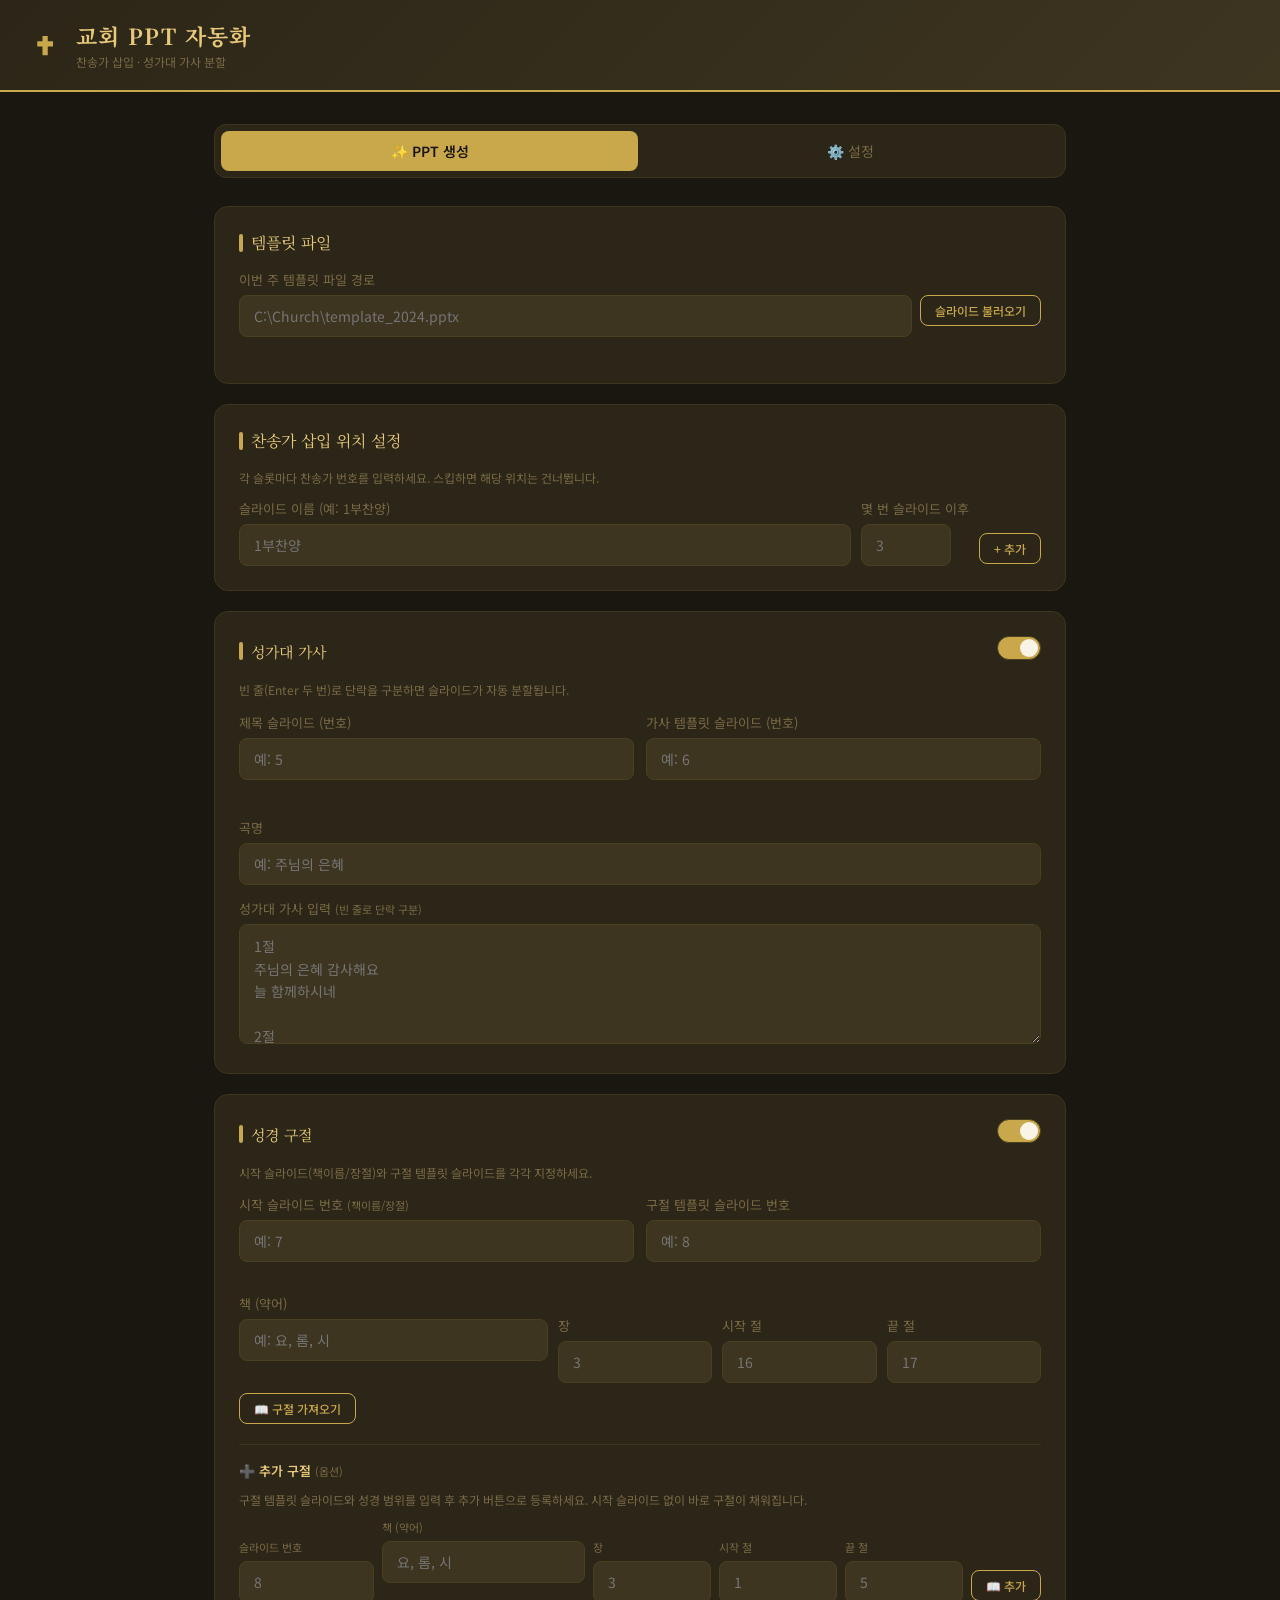
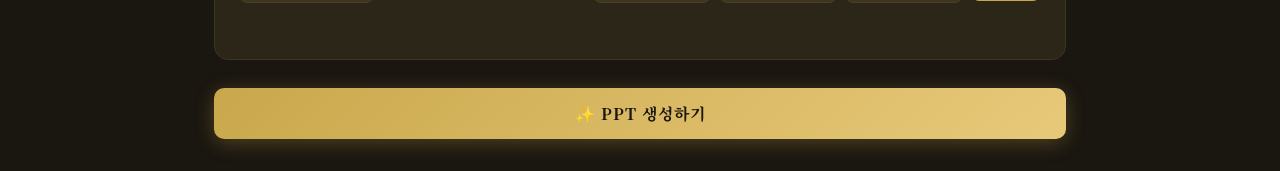
==== static/index.html @ acb52586 "Initial commit" ====
<!DOCTYPE html>
<html lang="ko">
  <head>
    <meta charset="UTF-8" />
    <meta name="viewport" content="width=device-width, initial-scale=1.0" />
    <title>교회 PPT 자동화</title>
    <link
      href="https://fonts.googleapis.com/css2?family=Noto+Serif+KR:wght@400;600;700&family=Noto+Sans+KR:wght@300;400;500&display=swap"
      rel="stylesheet"
    />
    <style>
      :root {
        --gold: #c9a84c;
        --gold-light: #e8c97a;
        --gold-pale: #f5e9c8;
        --dark: #1a1610;
        --dark2: #2c2618;
        --dark3: #3d3520;
        --mid: #5c4f2e;
        --cream: #f9f3e8;
        --cream2: #f0e8d5;
        --text: #2c2618;
        --text-light: #7a6a45;
        --red: #c0392b;
        --green: #27ae60;
      }
      * {
        box-sizing: border-box;
        margin: 0;
        padding: 0;
      }
      body {
        font-family: "Noto Sans KR", sans-serif;
        background: var(--dark);
        color: var(--cream);
        min-height: 100vh;
      }

      .app-header {
        background: linear-gradient(135deg, var(--dark2) 0%, var(--dark3) 100%);
        border-bottom: 2px solid var(--gold);
        padding: 20px 32px;
        display: flex;
        align-items: center;
        gap: 16px;
      }
      .app-header .cross {
        font-size: 28px;
        color: var(--gold);
      }
      .app-header h1 {
        font-family: "Noto Serif KR", serif;
        font-size: 22px;
        color: var(--gold-light);
        letter-spacing: 0.05em;
      }
      .app-header p {
        font-size: 12px;
        color: var(--text-light);
        margin-top: 2px;
      }

      .main {
        max-width: 900px;
        margin: 0 auto;
        padding: 32px 24px;
      }

      .tabs {
        display: flex;
        gap: 4px;
        margin-bottom: 28px;
        background: var(--dark2);
        padding: 6px;
        border-radius: 12px;
        border: 1px solid var(--dark3);
      }
      .tab-btn {
        flex: 1;
        padding: 10px 16px;
        border: none;
        border-radius: 8px;
        background: transparent;
        color: var(--text-light);
        font-family: "Noto Sans KR", sans-serif;
        font-size: 14px;
        cursor: pointer;
        transition: all 0.2s;
      }
      .tab-btn.active {
        background: var(--gold);
        color: var(--dark);
        font-weight: 600;
      }
      .tab-btn:hover:not(.active) {
        background: var(--dark3);
        color: var(--cream);
      }
      .tab-panel {
        display: none;
      }
      .tab-panel.active {
        display: block;
      }

      .card {
        background: var(--dark2);
        border: 1px solid var(--dark3);
        border-radius: 14px;
        padding: 24px;
        margin-bottom: 20px;
      }
      .card-title {
        font-family: "Noto Serif KR", serif;
        font-size: 16px;
        color: var(--gold-light);
        margin-bottom: 16px;
        display: flex;
        align-items: center;
        gap: 8px;
      }
      .card-title::before {
        content: "";
        width: 4px;
        height: 18px;
        background: var(--gold);
        border-radius: 2px;
        display: inline-block;
      }

      label {
        display: block;
        font-size: 13px;
        color: var(--text-light);
        margin-bottom: 6px;
        margin-top: 14px;
      }
      label:first-of-type {
        margin-top: 0;
      }

      input[type="text"],
      input[type="number"],
      textarea,
      select {
        width: 100%;
        padding: 10px 14px;
        background: var(--dark3);
        border: 1px solid #4a4020;
        border-radius: 8px;
        color: var(--cream);
        font-family: "Noto Sans KR", sans-serif;
        font-size: 14px;
        outline: none;
        transition: border-color 0.2s;
      }
      input[type="text"]:focus,
      input[type="number"]:focus,
      textarea:focus,
      select:focus {
        border-color: var(--gold);
      }
      select option {
        background: var(--dark2);
      }
      textarea {
        resize: vertical;
        min-height: 120px;
        line-height: 1.6;
      }

      .btn {
        padding: 10px 20px;
        border: none;
        border-radius: 8px;
        font-family: "Noto Sans KR", sans-serif;
        font-size: 14px;
        cursor: pointer;
        transition: all 0.2s;
        font-weight: 500;
      }
      .btn-gold {
        background: var(--gold);
        color: var(--dark);
      }
      .btn-gold:hover {
        background: var(--gold-light);
      }
      .btn-outline {
        background: transparent;
        border: 1px solid var(--gold);
        color: var(--gold);
      }
      .btn-outline:hover {
        background: var(--dark3);
      }
      .btn-danger {
        background: transparent;
        border: 1px solid #5c2020;
        color: #e57373;
        padding: 6px 12px;
        font-size: 12px;
      }
      .btn-danger:hover {
        background: #3d1515;
      }
      .btn-sm {
        padding: 6px 14px;
        font-size: 12px;
      }
      .btn-generate {
        background: linear-gradient(
          135deg,
          var(--gold) 0%,
          var(--gold-light) 100%
        );
        color: var(--dark);
        font-size: 16px;
        padding: 14px 40px;
        font-family: "Noto Serif KR", serif;
        border-radius: 10px;
        font-weight: 700;
        letter-spacing: 0.05em;
        box-shadow: 0 4px 20px rgba(201, 168, 76, 0.3);
        width: 100%;
        margin-top: 8px;
      }
      .btn-generate:hover {
        transform: translateY(-1px);
        box-shadow: 0 6px 24px rgba(201, 168, 76, 0.4);
      }

      /* Slots */
      .slot-list {
        display: flex;
        flex-direction: column;
        gap: 10px;
      }
      .slot-item {
        background: var(--dark3);
        border: 1px solid #4a4020;
        border-radius: 10px;
        padding: 14px 16px;
        display: flex;
        align-items: center;
        gap: 12px;
        transition: border-color 0.2s;
      }
      .slot-item.skipped {
        opacity: 0.5;
        border-color: #2a2010;
      }
      .slot-label {
        font-size: 13px;
        color: var(--gold);
        font-weight: 600;
        min-width: 80px;
      }
      .slot-item .after-slide {
        font-size: 12px;
        color: var(--text-light);
        min-width: 100px;
      }
      .slot-item input[type="number"] {
        width: 80px;
        padding: 6px 10px;
        font-size: 14px;
      }
      .slot-hymn-search {
        flex: 1;
        display: flex;
        gap: 8px;
        align-items: center;
      }
      .slot-hymn-search input {
        width: 80px;
        padding: 6px 10px;
        font-size: 14px;
      }
      .hymn-title-display {
        flex: 1;
        font-size: 13px;
        color: var(--gold-light);
        padding: 4px 8px;
        background: rgba(201, 168, 76, 0.08);
        border-radius: 6px;
        min-height: 28px;
        display: flex;
        align-items: center;
      }
      .hymn-title-display.not-found {
        color: var(--red);
        background: rgba(192, 57, 43, 0.08);
      }
      .hymn-title-display.found {
        color: var(--green);
      }
      .skip-toggle {
        display: flex;
        align-items: center;
        gap: 6px;
        font-size: 12px;
        color: var(--text-light);
        cursor: pointer;
        user-select: none;
      }
      .skip-toggle input {
        width: auto;
        margin: 0;
      }

      /* Choir slide select */
      .choir-slide-select {
        display: grid;
        grid-template-columns: 1fr 1fr;
        gap: 12px;
        margin-top: 12px;
      }

      /* Config / path */
      .path-input-row {
        display: flex;
        gap: 8px;
        align-items: flex-start;
      }
      .path-input-row input {
        flex: 1;
      }
      .path-status {
        font-size: 12px;
        margin-top: 6px;
        height: 16px;
      }

      /* Slide picker */
      .slide-picker {
        max-height: 200px;
        overflow-y: auto;
        border: 1px solid #4a4020;
        border-radius: 8px;
        margin-top: 8px;
      }
      .slide-option {
        padding: 8px 12px;
        cursor: pointer;
        font-size: 13px;
        border-bottom: 1px solid #2a2010;
        display: flex;
        gap: 10px;
        align-items: center;
      }
      .slide-option:hover {
        background: var(--dark3);
      }
      .slide-option.selected {
        background: rgba(201, 168, 76, 0.15);
        color: var(--gold-light);
      }
      .slide-num {
        color: var(--gold);
        font-weight: 600;
        min-width: 28px;
        font-size: 12px;
      }
      .slide-text {
        color: var(--text-light);
        font-size: 12px;
      }

      .sep {
        height: 1px;
        background: var(--dark3);
        margin: 20px 0;
      }

      .alert {
        padding: 12px 16px;
        border-radius: 8px;
        font-size: 13px;
        margin-top: 12px;
      }
      .alert-error {
        background: rgba(192, 57, 43, 0.15);
        border: 1px solid rgba(192, 57, 43, 0.3);
        color: #e57373;
      }
      .alert-success {
        background: rgba(39, 174, 96, 0.12);
        border: 1px solid rgba(39, 174, 96, 0.3);
        color: #66bb6a;
      }

      .loading {
        display: none;
        text-align: center;
        padding: 20px;
      }
      .spinner {
        display: inline-block;
        width: 28px;
        height: 28px;
        border: 3px solid var(--dark3);
        border-top-color: var(--gold);
        border-radius: 50%;
        animation: spin 0.8s linear infinite;
      }
      @keyframes spin {
        to {
          transform: rotate(360deg);
        }
      }

      .row {
        display: flex;
        gap: 12px;
        align-items: flex-end;
      }
      .row > * {
        flex: 1;
      }
      .add-slot-row {
        display: flex;
        gap: 10px;
        align-items: flex-end;
        margin-top: 12px;
      }
      .section-hint {
        font-size: 12px;
        color: var(--text-light);
        margin-top: 8px;
        line-height: 1.6;
      }

      /* 성가대 스킵 토글 (섹션 레벨) */
      .section-toggle {
        display: flex;
        align-items: center;
        justify-content: space-between;
        margin-bottom: 14px;
      }
      .section-toggle-label {
        font-family: "Noto Serif KR", serif;
        font-size: 15px;
        color: var(--gold-light);
        display: flex;
        align-items: center;
        gap: 8px;
      }
      .section-toggle-label::before {
        content: "";
        width: 4px;
        height: 18px;
        background: var(--gold);
        border-radius: 2px;
        display: inline-block;
      }
      .toggle-switch {
        position: relative;
        width: 44px;
        height: 24px;
      }
      .toggle-switch input {
        display: none;
      }
      .toggle-switch .slider {
        position: absolute;
        inset: 0;
        background: var(--dark3);
        border-radius: 24px;
        cursor: pointer;
        transition: 0.2s;
        border: 1px solid #4a4020;
      }
      .toggle-switch input:checked + .slider {
        background: var(--gold);
      }
      .toggle-switch .slider::before {
        content: "";
        position: absolute;
        width: 18px;
        height: 18px;
        left: 2px;
        top: 2px;
        background: var(--cream);
        border-radius: 50%;
        transition: 0.2s;
      }
      .toggle-switch input:checked + .slider::before {
        transform: translateX(20px);
      }

      .scripture-section {
        transition: opacity 0.2s;
      }
      .scripture-section.disabled {
        opacity: 0.35;
        pointer-events: none;
      }
      .scripture-slide-card {
        background: var(--dark3);
        border: 1px solid #4a4020;
        border-radius: 8px;
        padding: 12px;
      }
      .scripture-slide-card .slide-label {
        font-size: 11px;
        color: var(--gold);
        font-weight: 600;
        margin-bottom: 6px;
      }
      .scripture-slide-card .slide-body {
        font-size: 13px;
        color: var(--cream);
        line-height: 1.7;
        white-space: pre-line;
      }
      .ev-item {
        background: var(--dark3);
        border: 1px solid #4a4020;
        border-radius: 8px;
        padding: 10px 14px;
        display: flex;
        align-items: flex-start;
        gap: 12px;
      }
      .ev-item-info {
        flex: 1;
      }
      .ev-item-ref {
        font-size: 12px;
        color: var(--gold-light);
        font-weight: 600;
        margin-bottom: 4px;
      }
      .ev-item-slide {
        font-size: 11px;
        color: var(--text-light);
      }

      .choir-section {
        transition: opacity 0.2s;
      }
      .choir-section.disabled {
        opacity: 0.35;
        pointer-events: none;
      }

      /* 미리보기 카드 */
      .preview-slide-card {
        background: var(--dark3);
        border: 1px solid #4a4020;
        border-radius: 8px;
        padding: 12px;
      }
      .preview-slide-card .slide-no {
        font-size: 11px;
        color: var(--gold);
        margin-bottom: 6px;
        font-weight: 600;
      }
      .preview-slide-card .slide-content {
        font-size: 13px;
        color: var(--cream);
        line-height: 1.7;
        white-space: pre-line;
      }
    </style>
  </head>
  <body>
    <div class="app-header">
      <span class="cross">✝</span>
      <div>
        <h1>교회 PPT 자동화</h1>
        <p>찬송가 삽입 · 성가대 가사 분할</p>
      </div>
    </div>

    <div class="main">
      <div class="tabs">
        <button class="tab-btn active" onclick="switchTab('generate', this)">
          ✨ PPT 생성
        </button>
        <button class="tab-btn" onclick="switchTab('settings', this)">
          ⚙️ 설정
        </button>
      </div>

      <!-- ══════════════════ TAB: PPT 생성 ══════════════════ -->
      <div id="tab-generate" class="tab-panel active">
        <!-- 템플릿 파일 -->
        <div class="card">
          <div class="card-title">템플릿 파일</div>
          <label>이번 주 템플릿 파일 경로</label>
          <div class="path-input-row">
            <input
              type="text"
              id="gen-template"
              placeholder="C:\Church\template_2024.pptx"
            />
            <button
              class="btn btn-outline btn-sm"
              onclick="loadTemplateSlides()"
            >
              슬라이드 불러오기
            </button>
          </div>
          <div class="path-status" id="gen-template-status"></div>

          <!-- 슬라이드 목록 (클릭 선택) — 성가대 슬라이드 지정용 -->
          <div id="gen-slide-picker" style="display: none; margin-top: 12px">
            <label
              >슬라이드 목록
              <span style="color: var(--text-light); font-size: 11px"
                >— 성가대 슬라이드 클릭으로 선택</span
              ></label
            >
            <div class="slide-picker" id="gen-slides-list"></div>
            <p
              class="section-hint"
              id="gen-select-hint"
              style="margin-top: 6px"
            >
              제목 슬라이드를 클릭하세요
            </p>
          </div>
        </div>

        <!-- 찬송가 삽입 -->
        <div class="card">
          <div class="card-title">찬송가 삽입 위치 설정</div>
          <p class="section-hint">
            각 슬롯마다 찬송가 번호를 입력하세요. 스킵하면 해당 위치는
            건너뜁니다.
          </p>
          <div class="slot-list" id="slot-list"></div>
          <div class="add-slot-row">
            <div style="flex: 1">
              <label>슬라이드 이름 (예: 1부찬양)</label>
              <input type="text" id="new-slot-name" placeholder="1부찬양" />
            </div>
            <div>
              <label>몇 번 슬라이드 이후</label>
              <input
                type="number"
                id="new-slot-after"
                placeholder="3"
                min="1"
                style="width: 90px"
              />
            </div>
            <button
              class="btn btn-outline btn-sm"
              onclick="addSlot()"
              style="margin-bottom: 2px"
            >
              + 추가
            </button>
          </div>
        </div>

        <!-- 성가대 가사 -->
        <div class="card">
          <div class="section-toggle">
            <span class="section-toggle-label">성가대 가사</span>
            <label class="toggle-switch">
              <input
                type="checkbox"
                id="choir-enabled"
                checked
                onchange="toggleChoirSection()"
              />
              <span class="slider"></span>
            </label>
          </div>

          <div class="choir-section" id="choir-section">
            <p class="section-hint" style="margin-top: 0; margin-bottom: 14px">
              빈 줄(Enter 두 번)로 단락을 구분하면 슬라이드가 자동 분할됩니다.
            </p>

            <div class="choir-slide-select">
              <div>
                <label>제목 슬라이드 (번호)</label>
                <input
                  type="number"
                  id="choir-title-idx"
                  placeholder="예: 5"
                  min="1"
                />
                <div class="path-status" id="choir-title-status"></div>
              </div>
              <div>
                <label>가사 템플릿 슬라이드 (번호)</label>
                <input
                  type="number"
                  id="choir-lyrics-idx"
                  placeholder="예: 6"
                  min="1"
                />
                <div class="path-status" id="choir-lyrics-status"></div>
              </div>
            </div>

            <label style="margin-top: 16px">곡명</label>
            <input
              type="text"
              id="choir-song-title"
              placeholder="예: 주님의 은혜"
            />

            <label style="margin-top: 14px"
              >성가대 가사 입력
              <span style="color: var(--text-light); font-size: 11px"
                >(빈 줄로 단락 구분)</span
              >
            </label>
            <textarea
              id="choir-lyrics"
              placeholder="1절&#10;주님의 은혜 감사해요&#10;늘 함께하시네&#10;&#10;2절&#10;어둠 속에서도 빛 되시는&#10;주 나의 구원자"
              oninput="autoPreviewChoir()"
            ></textarea>

            <!-- 미리보기 -->
            <div id="choir-preview" style="display: none; margin-top: 10px">
              <div
                id="choir-preview-toggle"
                style="
                  color: var(--text-light);
                  font-size: 11px;
                  cursor: pointer;
                  margin-bottom: 8px;
                "
                onclick="toggleChoirPreview()"
              >
                미리보기 펼치기
              </div>

              <div
                id="choir-preview-list"
                style="
                  display: none;
                  flex-direction: column;
                  gap: 8px;
                  margin-top: 8px;
                "
              ></div>

              <div
                id="choir-preview-close"
                style="
                  color: var(--text-light);
                  font-size: 11px;
                  display: none;
                  cursor: pointer;
                  margin-top: 8px;
                "
                onclick="toggleChoirPreview()"
              >
                접기
              </div>
            </div>
          </div>
        </div>

        <!-- 성경 구절 -->
        <div class="card">
          <div class="section-toggle">
            <span class="section-toggle-label">성경 구절</span>
            <label class="toggle-switch">
              <input
                type="checkbox"
                id="scripture-enabled"
                checked
                onchange="toggleScriptureSection()"
              />
              <span class="slider"></span>
            </label>
          </div>

          <div class="scripture-section" id="scripture-section">
            <p class="section-hint" style="margin-top: 0; margin-bottom: 12px">
              시작 슬라이드(책이름/장절)와 구절 템플릿 슬라이드를 각각
              지정하세요.
            </p>

            <!-- 슬라이드 번호 2개 -->
            <div
              style="
                display: grid;
                grid-template-columns: 1fr 1fr;
                gap: 12px;
                margin-bottom: 4px;
              "
            >
              <div>
                <label
                  >시작 슬라이드 번호
                  <span style="color: var(--text-light); font-size: 11px"
                    >(책이름/장절)</span
                  ></label
                >
                <input
                  type="number"
                  id="sc-title-idx"
                  placeholder="예: 7"
                  min="1"
                />
                <div class="path-status" id="sc-title-status"></div>
              </div>
              <div>
                <label>구절 템플릿 슬라이드 번호</label>
                <input
                  type="number"
                  id="sc-lyrics-idx"
                  placeholder="예: 8"
                  min="1"
                />
                <div class="path-status" id="sc-lyrics-status"></div>
              </div>
            </div>

            <!-- 책·장·절 입력 (4열) -->
            <div
              style="
                display: grid;
                grid-template-columns: 2fr 1fr 1fr 1fr;
                gap: 10px;
                align-items: end;
                margin-top: 10px;
              "
            >
              <div>
                <label>책 (약어)</label>
                <div style="position: relative">
                  <input
                    type="text"
                    id="sc-book"
                    placeholder="예: 요, 롬, 시"
                    autocomplete="off"
                    oninput="onScriptureBookInput(this.value,'sc-book-dropdown','sc-book-status')"
                  />
                  <div
                    id="sc-book-dropdown"
                    style="
                      display: none;
                      position: absolute;
                      top: 100%;
                      left: 0;
                      right: 0;
                      z-index: 100;
                      background: var(--dark2);
                      border: 1px solid #4a4020;
                      border-radius: 8px;
                      max-height: 180px;
                      overflow-y: auto;
                      margin-top: 2px;
                    "
                  ></div>
                </div>
                <div class="path-status" id="sc-book-status"></div>
              </div>
              <div>
                <label>장</label>
                <input type="number" id="sc-chapter" placeholder="3" min="1" />
              </div>
              <div>
                <label>시작 절</label>
                <input
                  type="number"
                  id="sc-verse-start"
                  placeholder="16"
                  min="1"
                />
              </div>
              <div>
                <label>끝 절</label>
                <input
                  type="number"
                  id="sc-verse-end"
                  placeholder="17"
                  min="1"
                />
              </div>
            </div>

            <button
              class="btn btn-outline btn-sm"
              style="margin-top: 10px"
              onclick="fetchScripture()"
            >
              📖 구절 가져오기
            </button>
            <span
              id="sc-fetch-status"
              style="
                font-size: 12px;
                color: var(--text-light);
                margin-left: 10px;
              "
            ></span>

            <!-- 미리보기 -->
            <div id="sc-preview" style="display: none; margin-top: 14px">
              <div
                id="sc-ref-badge"
                style="
                  display: inline-block;
                  background: rgba(201, 168, 76, 0.15);
                  border: 1px solid rgba(201, 168, 76, 0.3);
                  border-radius: 6px;
                  padding: 3px 10px;
                  font-size: 12px;
                  color: var(--gold-light);
                  margin-bottom: 10px;
                "
              ></div>
              <div
                id="sc-preview-toggle"
                onclick="toggleScripturePreview()"
                style="
                  color: var(--text-light);
                  font-size: 11px;
                  cursor: pointer;
                  margin-bottom: 4px;
                "
              >
                ▶ 슬라이드 분할 미리보기
              </div>
              <div
                id="sc-slide-preview"
                style="display: none; flex-direction: column; gap: 8px"
              ></div>
              <div
                id="sc-preview-close"
                onclick="toggleScripturePreview()"
                style="
                  display: none;
                  color: var(--text-light);
                  font-size: 11px;
                  cursor: pointer;
                  margin-top: 6px;
                "
              >
                접기
              </div>
            </div>

            <!-- 추가 구절(옵션) -->
            <div
              style="
                margin-top: 20px;
                border-top: 1px solid var(--dark3);
                padding-top: 16px;
              "
            >
              <div
                style="
                  font-size: 13px;
                  color: var(--gold-light);
                  font-weight: 600;
                  margin-bottom: 10px;
                "
              >
                ➕ 추가 구절
                <span
                  style="
                    color: var(--text-light);
                    font-weight: 400;
                    font-size: 11px;
                  "
                  >(옵션)</span
                >
              </div>
              <p
                class="section-hint"
                style="margin-top: 0; margin-bottom: 10px"
              >
                구절 템플릿 슬라이드와 성경 범위를 입력 후 추가 버튼으로
                등록하세요. 시작 슬라이드 없이 바로 구절이 채워집니다.
              </p>

              <!-- 입력 행: 슬라이드번호 + 책 + 장 + 시작절 + 끝절 + 버튼 (한 줄) -->
              <div
                style="
                  display: grid;
                  grid-template-columns: 0.8fr 1.2fr 0.7fr 0.7fr 0.7fr auto;
                  gap: 8px;
                  align-items: end;
                "
              >
                <div>
                  <label style="font-size: 11px">슬라이드 번호</label>
                  <input
                    type="number"
                    id="ev-slide-idx"
                    placeholder="8"
                    min="1"
                  />
                </div>
                <div>
                  <label style="font-size: 11px">책 (약어)</label>
                  <div style="position: relative">
                    <input
                      type="text"
                      id="ev-book"
                      placeholder="요, 롬, 시"
                      autocomplete="off"
                      oninput="onScriptureBookInput(this.value,'ev-book-dropdown','ev-book-status')"
                    />
                    <div
                      id="ev-book-dropdown"
                      style="
                        display: none;
                        position: absolute;
                        top: 100%;
                        left: 0;
                        right: 0;
                        z-index: 100;
                        background: var(--dark2);
                        border: 1px solid #4a4020;
                        border-radius: 8px;
                        max-height: 180px;
                        overflow-y: auto;
                        margin-top: 2px;
                      "
                    ></div>
                  </div>
                  <div
                    class="path-status"
                    id="ev-book-status"
                    style="height: 14px"
                  ></div>
                </div>
                <div>
                  <label style="font-size: 11px">장</label>
                  <input
                    type="number"
                    id="ev-chapter"
                    placeholder="3"
                    min="1"
                  />
                </div>
                <div>
                  <label style="font-size: 11px">시작 절</label>
                  <input
                    type="number"
                    id="ev-verse-start"
                    placeholder="1"
                    min="1"
                  />
                </div>
                <div>
                  <label style="font-size: 11px">끝 절</label>
                  <input
                    type="number"
                    id="ev-verse-end"
                    placeholder="5"
                    min="1"
                  />
                </div>
                <div>
                  <button
                    class="btn btn-outline btn-sm"
                    style="white-space: nowrap; margin-bottom: 2px"
                    onclick="addExtraVerse()"
                  >
                    📖 추가
                  </button>
                </div>
              </div>
              <div
                id="ev-add-status"
                style="
                  font-size: 12px;
                  color: var(--text-light);
                  margin-top: 6px;
                  height: 16px;
                "
              ></div>

              <!-- 추가된 구절 목록 -->
              <div
                id="ev-list"
                style="
                  display: flex;
                  flex-direction: column;
                  gap: 8px;
                  margin-top: 10px;
                "
              ></div>
            </div>
          </div>
        </div>

        <!-- 알림 + 생성 버튼 -->
        <div id="generate-alert"></div>
        <div class="loading" id="gen-loading">
          <div class="spinner"></div>
          <p style="margin-top: 10px; color: var(--text-light)">
            PPT 생성 중...
          </p>
        </div>
        <button class="btn btn-generate" onclick="generatePPT()">
          ✨ PPT 생성하기
        </button>
      </div>

      <!-- ══════════════════ TAB: 설정 ══════════════════ -->
      <div id="tab-settings" class="tab-panel">
        <div class="card">
          <div class="card-title">기본 경로 설정</div>
          <p class="section-hint">
            자주 사용하는 경로를 저장해두면 매번 입력하지 않아도 돼요.
          </p>

          <label>찬송가 폴더 경로</label>
          <div class="path-input-row">
            <input
              type="text"
              id="cfg-hymn-folder"
              placeholder="C:\Church\찬송가"
            />
            <button class="btn btn-outline btn-sm" onclick="checkHymnFolder()">
              확인
            </button>
          </div>
          <div class="path-status" id="cfg-hymn-status"></div>

          <label>기본 템플릿 파일 경로</label>
          <div class="path-input-row">
            <input
              type="text"
              id="cfg-template"
              placeholder="C:\Church\template.pptx"
            />
            <button class="btn btn-outline btn-sm" onclick="checkTemplate()">
              확인
            </button>
          </div>
          <div class="path-status" id="cfg-template-status"></div>

          <div class="sep"></div>

          <label>기본 찬송가 슬롯 설정</label>
          <p class="section-hint">
            매주 같은 위치에 찬송가를 넣는다면 여기서 고정 슬롯을
            설정해두세요.<br />설정 저장 후 "PPT 생성" 탭에 자동으로
            불러와집니다.
          </p>

          <div
            id="cfg-slot-list"
            style="
              display: flex;
              flex-direction: column;
              gap: 8px;
              margin-top: 10px;
            "
          ></div>

          <div class="add-slot-row">
            <div style="flex: 1">
              <input
                type="text"
                id="cfg-new-slot-name"
                placeholder="슬롯 이름 (예: 1부찬양)"
              />
            </div>
            <div>
              <input
                type="number"
                id="cfg-new-slot-after"
                placeholder="이후 슬라이드 번호"
                min="1"
                style="width: 130px"
              />
            </div>
            <button class="btn btn-outline btn-sm" onclick="addCfgSlot()">
              + 추가
            </button>
          </div>

          <button
            class="btn btn-gold"
            style="margin-top: 16px; width: 100%"
            onclick="saveConfig()"
          >
            💾 설정 저장
          </button>
          <div id="cfg-alert" style="margin-top: 10px"></div>
        </div>
      </div>
    </div>

    <script>
      // ══════════════════════════════════════════════════
      // State
      // ══════════════════════════════════════════════════
      let state = {
        config: { hymn_folder: "", template_file: "", hymn_slots: [] },
        genSlots: [],
        templateSlides: [],
        choirSelectMode: null,
        bibleMeta: { books: [], abbr_to_id: {} },
        scriptureVerses: [],
        scriptureRef: "",
        scriptureBookName: "",
        scriptureChapter: "",
        scriptureVerseStart: "",
        scriptureVerseEnd: "",
        extraVerses: [], // [{id, slide_index, ref, book_name, chapter, verse_start, verse_end, verses:[]}]
      };

      // ══════════════════════════════════════════════════
      // Init
      // ══════════════════════════════════════════════════
      async function init() {
        const res = await fetch("/api/config");
        state.config = await res.json();

        if (state.config.hymn_folder)
          document.getElementById("cfg-hymn-folder").value =
            state.config.hymn_folder;

        if (state.config.template_file) {
          document.getElementById("cfg-template").value =
            state.config.template_file;
          document.getElementById("gen-template").value =
            state.config.template_file;
        }

        if (state.config.hymn_slots?.length > 0) {
          state.genSlots = state.config.hymn_slots.map((s, i) => ({
            id: Date.now() + i,
            name: s.name,
            after_slide_index: s.after_slide_index,
            hymn_number: "",
            hymn_title: "",
            skip: false,
          }));
          renderCfgSlots();
        }
        renderSlots();

        // 성경 메타 로드
        try {
          const bm = await fetch("/api/bible-meta");
          state.bibleMeta = await bm.json();
        } catch (e) {
          console.warn("bible-meta load failed", e);
        }
      }

      // ══════════════════════════════════════════════════
      // Tabs
      // ══════════════════════════════════════════════════
      function switchTab(name, btn) {
        document
          .querySelectorAll(".tab-panel")
          .forEach((p) => p.classList.remove("active"));
        document
          .querySelectorAll(".tab-btn")
          .forEach((b) => b.classList.remove("active"));
        document.getElementById("tab-" + name).classList.add("active");
        btn.classList.add("active");
      }

      // ══════════════════════════════════════════════════
      // 성가대 토글
      // ══════════════════════════════════════════════════
      function toggleChoirSection() {
        const enabled = document.getElementById("choir-enabled").checked;
        document
          .getElementById("choir-section")
          .classList.toggle("disabled", !enabled);
      }

      // ══════════════════════════════════════════════════
      // 성경 구절 섹션
      // ══════════════════════════════════════════════════
      function toggleScriptureSection() {
        const en = document.getElementById("scripture-enabled").checked;
        document
          .getElementById("scripture-section")
          .classList.toggle("disabled", !en);
      }

      // 책 이름 자동완성 드롭다운 (메인 + 추가 구절 공용)
      function onScriptureBookInput(val, dropdownId, statusId) {
        const dd = document.getElementById(dropdownId);
        const status = document.getElementById(statusId);
        if (!val || val.length < 1) {
          dd.style.display = "none";
          status.textContent = "";
          return;
        }
        const books = state.bibleMeta.books || [];
        const matches = books
          .filter((b) => b.abbr.startsWith(val) || b.name.includes(val))
          .slice(0, 8);
        if (!matches.length) {
          dd.style.display = "none";
          status.textContent = "";
          return;
        }
        dd.innerHTML = "";
        matches.forEach((b) => {
          const item = document.createElement("div");
          item.style.cssText =
            "padding:8px 12px;cursor:pointer;font-size:13px;border-bottom:1px solid #2a2010;display:flex;gap:8px;";
          item.innerHTML = `<span style="color:var(--gold);font-weight:600;min-width:36px">${b.abbr}</span>
            <span style="color:var(--cream)">${b.name}</span>`;
          const inputId =
            dropdownId === "sc-book-dropdown" ? "sc-book" : "ev-book";
          item.onmousedown = (e) => {
            e.preventDefault();
            document.getElementById(inputId).value = b.abbr;
            status.textContent = "✓ " + b.name;
            status.style.color = "var(--green)";
            dd.style.display = "none";
          };
          dd.appendChild(item);
        });
        dd.style.display = "block";
      }

      document.addEventListener("click", (e) => {
        ["sc-book-dropdown", "ev-book-dropdown"].forEach((id) => {
          const dd = document.getElementById(id);
          if (
            dd &&
            !dd.contains(e.target) &&
            e.target.id !== id.replace("-dropdown", "")
          ) {
            dd.style.display = "none";
          }
        });
      });

      // 성경 구절 가져오기 (메인)
      async function fetchScripture() {
        const book = document.getElementById("sc-book").value.trim();
        const ch = document.getElementById("sc-chapter").value;
        const vsS = document.getElementById("sc-verse-start").value;
        const vsE = document.getElementById("sc-verse-end").value;
        const status = document.getElementById("sc-fetch-status");

        if (!book || !ch || !vsS || !vsE) {
          status.textContent = "❌ 책·장·절을 모두 입력하세요";
          status.style.color = "var(--red)";
          return;
        }
        status.textContent = "불러오는 중...";
        status.style.color = "var(--text-light)";
        try {
          const res = await fetch("/api/bible", {
            method: "POST",
            headers: { "Content-Type": "application/json" },
            body: JSON.stringify({
              book_abbr: book,
              chapter: parseInt(ch),
              verse_start: parseInt(vsS),
              verse_end: parseInt(vsE),
            }),
          });
          const data = await res.json();
          if (data.error) {
            status.textContent = "❌ " + data.error;
            status.style.color = "var(--red)";
            return;
          }
          state.scriptureVerses = data.verses;
          state.scriptureRef = data.ref;
          state.scriptureBookName = data.book_name;
          state.scriptureChapter = data.chapter;
          state.scriptureVerseStart = data.verse_start;
          state.scriptureVerseEnd = data.verse_end;
          status.textContent = `✓ ${data.verses.length}절 로드됨`;
          status.style.color = "var(--green)";
          renderScripturePreview();
        } catch (e) {
          status.textContent = "❌ " + e.message;
          status.style.color = "var(--red)";
        }
      }

      function renderScripturePreview() {
        const verses = state.scriptureVerses;
        if (!verses.length) return;
        document.getElementById("sc-preview").style.display = "block";
        document.getElementById("sc-ref-badge").textContent =
          state.scriptureRef;
        const slideEl = document.getElementById("sc-slide-preview");
        slideEl.innerHTML = "";
        for (let i = 0; i < verses.length; i += 2) {
          const chunk = verses.slice(i, i + 2);
          const card = document.createElement("div");
          card.className = "scripture-slide-card";
          const lines = chunk.map((v) => `${v.num} ${v.text}`).join("\n");
          card.innerHTML = `<div class="slide-label">슬라이드 ${
            Math.floor(i / 2) + 1
          }</div>
            <div class="slide-body">${lines.replace(/\n/g, "<br>")}</div>`;
          slideEl.appendChild(card);
        }
      }

      function toggleScripturePreview() {
        const list = document.getElementById("sc-slide-preview");
        const close = document.getElementById("sc-preview-close");
        const tog = document.getElementById("sc-preview-toggle");
        const open = list.style.display === "none";
        list.style.display = open ? "flex" : "none";
        close.style.display = open ? "block" : "none";
        tog.textContent = open
          ? "▼ 슬라이드 분할 미리보기"
          : "▶ 슬라이드 분할 미리보기";
      }

      // ── 추가 구절 (extra_verses) ──────────────────────────
      async function addExtraVerse() {
        const slideIdx = document.getElementById("ev-slide-idx").value;
        const book = document.getElementById("ev-book").value.trim();
        const ch = document.getElementById("ev-chapter").value;
        const vsS = document.getElementById("ev-verse-start").value;
        const vsE = document.getElementById("ev-verse-end").value;
        const status = document.getElementById("ev-add-status");

        if (!slideIdx || !book || !ch || !vsS || !vsE) {
          status.textContent = "❌ 슬라이드 번호·책·장·절을 모두 입력하세요";
          status.style.color = "var(--red)";
          return;
        }
        status.textContent = "불러오는 중...";
        status.style.color = "var(--text-light)";
        try {
          const res = await fetch("/api/bible", {
            method: "POST",
            headers: { "Content-Type": "application/json" },
            body: JSON.stringify({
              book_abbr: book,
              chapter: parseInt(ch),
              verse_start: parseInt(vsS),
              verse_end: parseInt(vsE),
            }),
          });
          const data = await res.json();
          if (data.error) {
            status.textContent = "❌ " + data.error;
            status.style.color = "var(--red)";
            return;
          }

          state.extraVerses.push({
            id: Date.now(),
            slide_index: parseInt(slideIdx) - 1,
            ref: data.ref,
            book_name: data.book_name,
            verses: data.verses,
          });
          status.textContent = `✓ ${data.ref} 추가됨`;
          status.style.color = "var(--green)";

          // 입력 초기화
          [
            "ev-slide-idx",
            "ev-book",
            "ev-chapter",
            "ev-verse-start",
            "ev-verse-end",
          ].forEach((id) => {
            document.getElementById(id).value = "";
          });
          document.getElementById("ev-book-status").textContent = "";
          renderExtraVerseList();
        } catch (e) {
          status.textContent = "❌ " + e.message;
          status.style.color = "var(--red)";
        }
      }

      function renderExtraVerseList() {
        const listEl = document.getElementById("ev-list");
        listEl.innerHTML = "";
        if (!state.extraVerses.length) return;
        state.extraVerses.forEach((ev, idx) => {
          const div = document.createElement("div");
          div.className = "ev-item";
          div.innerHTML = `
            <div class="ev-item-info">
              <div class="ev-item-ref">${ev.ref}</div>
              <div class="ev-item-slide">슬라이드 ${ev.slide_index + 1} · ${
            ev.verses.length
          }절 · ${Math.ceil(ev.verses.length / 2)}장 분할</div>
            </div>
            <button class="btn btn-danger" onclick="removeExtraVerse(${idx})">✕</button>
          `;
          listEl.appendChild(div);
        });
      }

      function removeExtraVerse(idx) {
        state.extraVerses.splice(idx, 1);
        renderExtraVerseList();
      }

      async function loadTemplateSlides() {
        const path = document.getElementById("gen-template").value.trim();
        if (!path) return;

        const status = document.getElementById("gen-template-status");
        status.textContent = "불러오는 중...";
        status.style.color = "var(--text-light)";

        const res = await fetch("/api/template-info", {
          method: "POST",
          headers: { "Content-Type": "application/json" },
          body: JSON.stringify({ template_file: path }),
        });
        const data = await res.json();

        if (data.error) {
          status.textContent = "❌ " + data.error;
          status.style.color = "var(--red)";
          return;
        }

        state.templateSlides = data.slides;
        status.textContent = `✓ 슬라이드 ${data.total}장 로드됨`;
        status.style.color = "var(--green)";

        // 슬라이드 목록 렌더
        const listEl = document.getElementById("gen-slides-list");
        listEl.innerHTML = "";
        data.slides.forEach((slide) => {
          const div = document.createElement("div");
          div.className = "slide-option";
          div.dataset.idx = slide.index;
          div.innerHTML = `<span class="slide-num">${slide.number}</span><span class="slide-text">${slide.preview_text}</span>`;
          div.onclick = () =>
            onSlideClick(slide.index, slide.number, slide.preview_text);
          listEl.appendChild(div);
        });

        document.getElementById("gen-slide-picker").style.display = "block";
        document.getElementById("gen-select-hint").textContent =
          "성가대 제목 슬라이드를 클릭하세요";
        state.choirSelectMode = "title";
      }

      function onSlideClick(idx, number, text) {
        const hint = document.getElementById("gen-select-hint");

        if (state.choirSelectMode === "title") {
          document.getElementById("choir-title-idx").value = number;
          document.getElementById("choir-title-status").textContent =
            "✓ " + text.substring(0, 30);
          document.getElementById("choir-title-status").style.color =
            "var(--green)";
          state.choirSelectMode = "lyrics";
          hint.textContent = "이제 가사 템플릿 슬라이드를 클릭하세요";
          document
            .querySelectorAll("#gen-slides-list .slide-option")
            .forEach((el) => {
              el.classList.toggle("selected", parseInt(el.dataset.idx) === idx);
            });
        } else if (state.choirSelectMode === "lyrics") {
          document.getElementById("choir-lyrics-idx").value = number;
          document.getElementById("choir-lyrics-status").textContent =
            "✓ " + text.substring(0, 30);
          document.getElementById("choir-lyrics-status").style.color =
            "var(--green)";
          state.choirSelectMode = null;
          hint.textContent = "선택 완료! 가사를 입력하고 생성하세요.";
          document
            .querySelectorAll("#gen-slides-list .slide-option")
            .forEach((el) => {
              if (parseInt(el.dataset.idx) === idx)
                el.classList.add("selected");
            });
        }
      }

      // ══════════════════════════════════════════════════
      // 슬롯 관리
      // ══════════════════════════════════════════════════
      function renderSlots() {
        const list = document.getElementById("slot-list");
        list.innerHTML = "";

        if (state.genSlots.length === 0) {
          list.innerHTML =
            '<p style="color:var(--text-light);font-size:13px;text-align:center;padding:16px">+ 아래에서 슬롯을 추가하세요</p>';
          return;
        }

        state.genSlots.forEach((slot, idx) => {
          const div = document.createElement("div");
          div.className = "slot-item" + (slot.skip ? " skipped" : "");
          div.innerHTML = `
      <div class="slot-label">${slot.name}</div>
      <div class="after-slide">슬라이드 ${slot.after_slide_index + 1} 이후</div>
      <div class="slot-hymn-search">
        <input type="number" placeholder="번호" value="${
          slot.hymn_number || ""
        }"
          oninput="onHymnNumberInput(${idx}, this.value)"
          ${slot.skip ? "disabled" : ""} min="1" max="999">
        <div class="hymn-title-display ${
          slot.hymn_title === "없음"
            ? "not-found"
            : slot.hymn_title
            ? "found"
            : ""
        }">
          ${slot.hymn_title || ""}
        </div>
      </div>
      <label class="skip-toggle">
        <input type="checkbox" ${
          slot.skip ? "checked" : ""
        } onchange="toggleSkip(${idx})"> 스킵
      </label>
      <button class="btn btn-danger" onclick="removeSlot(${idx})">✕</button>
    `;
          list.appendChild(div);
        });
      }

      let hymnSearchTimers = {};
      async function onHymnNumberInput(idx, value) {
        state.genSlots[idx].hymn_number = value;
        state.genSlots[idx].hymn_title = "";
        clearTimeout(hymnSearchTimers[idx]);
        if (!value) {
          renderSlots();
          return;
        }
        hymnSearchTimers[idx] = setTimeout(async () => {
          const hymnFolder = state.config.hymn_folder;
          if (!hymnFolder) {
            state.genSlots[idx].hymn_title =
              "설정에서 찬송가 폴더를 지정하세요";
            renderSlots();
            return;
          }
          const res = await fetch("/api/search-hymn", {
            method: "POST",
            headers: { "Content-Type": "application/json" },
            body: JSON.stringify({
              folder: hymnFolder,
              number: parseInt(value),
            }),
          });
          const data = await res.json();
          state.genSlots[idx].hymn_title = data.found ? data.title : "없음";
          renderSlots();
        }, 400);
      }

      function toggleSkip(idx) {
        state.genSlots[idx].skip = !state.genSlots[idx].skip;
        renderSlots();
      }
      function removeSlot(idx) {
        state.genSlots.splice(idx, 1);
        renderSlots();
      }

      function addSlot() {
        const name = document.getElementById("new-slot-name").value.trim();
        const after = document.getElementById("new-slot-after").value;
        if (!name || !after) {
          alert("이름과 슬라이드 번호를 입력해주세요");
          return;
        }
        state.genSlots.push({
          id: Date.now(),
          name,
          after_slide_index: parseInt(after) - 1,
          hymn_number: "",
          hymn_title: "",
          skip: false,
        });
        document.getElementById("new-slot-name").value = "";
        document.getElementById("new-slot-after").value = "";
        renderSlots();
      }

      // ══════════════════════════════════════════════════
      // 성가대 가사 실시간 미리보기
      // ══════════════════════════════════════════════════
      let previewTimer = null;
      function toggleChoirPreview() {
        const list = document.getElementById("choir-preview-list");
        const closeBtn = document.getElementById("choir-preview-close");

        if (list.style.display === "none") {
          list.style.display = "flex";
          closeBtn.style.display = "block";
        } else {
          list.style.display = "none";
          closeBtn.style.display = "none";
        }
      }

      function autoPreviewChoir() {
        clearTimeout(previewTimer);
        previewTimer = setTimeout(() => {
          const text = document.getElementById("choir-lyrics").value.trim();
          const previewDiv = document.getElementById("choir-preview");
          const listEl = document.getElementById("choir-preview-list");

          if (!text) {
            previewDiv.style.display = "none";
            return;
          }

          const paragraphs = text
            .split(/\n\s*\n/)
            .map((p) => p.trim())
            .filter((p) => p);
          listEl.innerHTML = "";
          paragraphs.forEach((para, i) => {
            const div = document.createElement("div");
            div.className = "preview-slide-card";
            div.innerHTML = `<div class="slide-no">슬라이드 ${
              i + 1
            }</div><div class="slide-content">${para}</div>`;
            listEl.appendChild(div);
          });
          previewDiv.style.display = "block";
          listEl.style.display = "none";
          document.getElementById("choir-preview-close").style.display = "none";
        }, 300);
      }

      // ══════════════════════════════════════════════════
      // 통합 PPT 생성
      // ══════════════════════════════════════════════════
      async function generatePPT() {
        const templateFile = document
          .getElementById("gen-template")
          .value.trim();
        if (!templateFile) {
          showAlert(
            "generate-alert",
            "템플릿 파일 경로를 입력해주세요",
            "error"
          );
          return;
        }

        const activeSlots = state.genSlots.filter((s) => !s.skip);
        const missingHymns = activeSlots.filter((s) => !s.hymn_number);
        if (missingHymns.length > 0) {
          showAlert(
            "generate-alert",
            `찬송가 번호가 없는 슬롯이 있어요: ${missingHymns
              .map((s) => s.name)
              .join(", ")}`,
            "error"
          );
          return;
        }

        // 성가대 확인
        const choirEnabled = document.getElementById("choir-enabled").checked;
        const lyricsIdx = document.getElementById("choir-lyrics-idx").value;
        const lyrics = document.getElementById("choir-lyrics").value.trim();
        const titleIdx = document.getElementById("choir-title-idx").value;
        if (choirEnabled) {
          if (!lyricsIdx) {
            showAlert(
              "generate-alert",
              "성가대 가사 슬라이드 번호를 입력해주세요",
              "error"
            );
            return;
          }
          if (!lyrics) {
            showAlert("generate-alert", "성가대 가사를 입력해주세요", "error");
            return;
          }
        }

        // 성경 구절 확인
        const scriptureEnabled =
          document.getElementById("scripture-enabled").checked;
        const scTitleIdx = document.getElementById("sc-title-idx").value;
        const scLyricsIdx = document.getElementById("sc-lyrics-idx").value;
        if (scriptureEnabled) {
          if (!scLyricsIdx) {
            showAlert(
              "generate-alert",
              "성경 구절 템플릿 슬라이드 번호를 입력해주세요",
              "error"
            );
            return;
          }
          if (!state.scriptureVerses.length) {
            showAlert(
              "generate-alert",
              "성경 구절을 먼저 가져오세요 (📖 구절 가져오기)",
              "error"
            );
            return;
          }
        }

        document.getElementById("gen-loading").style.display = "block";
        document.getElementById("generate-alert").innerHTML = "";

        try {
          const payload = {
            template_file: templateFile,
            hymn_folder: state.config.hymn_folder,
            hymn_slots: state.genSlots.map((s) => ({
              name: s.name,
              after_slide_index: s.after_slide_index,
              hymn_number: s.hymn_number,
              skip: s.skip,
            })),
            choir: choirEnabled
              ? {
                  title_slide_index: titleIdx ? parseInt(titleIdx) - 1 : null,
                  lyrics_slide_index: lyricsIdx
                    ? parseInt(lyricsIdx) - 1
                    : null,
                  song_title: document
                    .getElementById("choir-song-title")
                    .value.trim(),
                  lyrics,
                  skip: false,
                }
              : null,
            scripture: scriptureEnabled
              ? {
                  title_slide_index: scTitleIdx
                    ? parseInt(scTitleIdx) - 1
                    : null,
                  lyrics_slide_index: scLyricsIdx
                    ? parseInt(scLyricsIdx) - 1
                    : null,
                  verses: state.scriptureVerses,
                  ref: state.scriptureRef,
                  book_name: state.scriptureBookName,
                  chapter: state.scriptureChapter,
                  verse_start: state.scriptureVerseStart,
                  verse_end: state.scriptureVerseEnd,
                  skip: false,
                }
              : null,
            extra_verses: state.extraVerses.map((ev) => ({
              slide_index: ev.slide_index,
              verses: ev.verses,
            })),
          };

          function getFilenameFromResponse(res) {
            const cd = res.headers.get("Content-Disposition") || "";
            const m = cd.match(/filename[^;=\n]*=['"]?([^'"\n]+)['"]?/);
            return m ? m[1] : null;
          }
          const res = await fetch("/api/generate", {
            method: "POST",
            headers: { "Content-Type": "application/json" },
            body: JSON.stringify(payload),
          });

          if (res.headers.get("content-type")?.includes("json")) {
            const err = await res.json();
            showAlert("generate-alert", "❌ " + err.error, "error");
            return;
          }

          const blob = await res.blob();
          downloadBlob(blob, getFilenameFromResponse(res));
          showAlert("generate-alert", "✓ PPT가 생성되었어요!", "success");
        } catch (e) {
          showAlert("generate-alert", "❌ 오류: " + e.message, "error");
        } finally {
          document.getElementById("gen-loading").style.display = "none";
        }
      }

      // ══════════════════════════════════════════════════
      // Config
      // ══════════════════════════════════════════════════
      let cfgSlots = [];

      function renderCfgSlots() {
        const list = document.getElementById("cfg-slot-list");
        list.innerHTML = "";
        cfgSlots = state.config.hymn_slots || [];
        cfgSlots.forEach((slot, idx) => {
          const div = document.createElement("div");
          div.style.cssText =
            "display:flex;gap:10px;align-items:center;background:var(--dark3);border:1px solid #4a4020;border-radius:8px;padding:10px 14px;";
          div.innerHTML = `
      <span style="color:var(--gold);font-weight:600;font-size:13px;flex:1">${
        slot.name
      }</span>
      <span style="color:var(--text-light);font-size:12px">슬라이드 ${
        slot.after_slide_index + 1
      } 이후</span>
      <button class="btn btn-danger" onclick="removeCfgSlot(${idx})">✕</button>
    `;
          list.appendChild(div);
        });
        if (state.genSlots.length === 0 && cfgSlots.length > 0) {
          state.genSlots = cfgSlots.map((s, i) => ({
            id: Date.now() + i,
            name: s.name,
            after_slide_index: s.after_slide_index,
            hymn_number: "",
            hymn_title: "",
            skip: false,
          }));
          renderSlots();
        }
      }

      function addCfgSlot() {
        const name = document.getElementById("cfg-new-slot-name").value.trim();
        const after = document.getElementById("cfg-new-slot-after").value;
        if (!name || !after) {
          alert("이름과 슬라이드 번호를 입력해주세요");
          return;
        }
        if (!state.config.hymn_slots) state.config.hymn_slots = [];
        state.config.hymn_slots.push({
          name,
          after_slide_index: parseInt(after) - 1,
        });
        document.getElementById("cfg-new-slot-name").value = "";
        document.getElementById("cfg-new-slot-after").value = "";
        renderCfgSlots();
      }

      function removeCfgSlot(idx) {
        state.config.hymn_slots.splice(idx, 1);
        renderCfgSlots();
      }

      async function checkHymnFolder() {
        const folder = document.getElementById("cfg-hymn-folder").value.trim();
        const status = document.getElementById("cfg-hymn-status");
        const res = await fetch("/api/scan-hymns", {
          method: "POST",
          headers: { "Content-Type": "application/json" },
          body: JSON.stringify({ folder }),
        });
        const data = await res.json();
        if (data.error) {
          status.textContent = "❌ " + data.error;
          status.style.color = "var(--red)";
        } else {
          status.textContent = `✓ 찬송가 ${data.hymns.length}개 발견`;
          status.style.color = "var(--green)";
          state.config.hymn_folder = folder;
        }
      }

      async function checkTemplate() {
        const file = document.getElementById("cfg-template").value.trim();
        const status = document.getElementById("cfg-template-status");
        const res = await fetch("/api/template-info", {
          method: "POST",
          headers: { "Content-Type": "application/json" },
          body: JSON.stringify({ template_file: file }),
        });
        const data = await res.json();
        if (data.error) {
          status.textContent = "❌ " + data.error;
          status.style.color = "var(--red)";
        } else {
          status.textContent = `✓ 슬라이드 ${data.total}장`;
          status.style.color = "var(--green)";
          state.config.template_file = file;
        }
      }

      async function saveConfig() {
        state.config.hymn_folder = document
          .getElementById("cfg-hymn-folder")
          .value.trim();
        state.config.template_file = document
          .getElementById("cfg-template")
          .value.trim();

        await fetch("/api/config", {
          method: "POST",
          headers: { "Content-Type": "application/json" },
          body: JSON.stringify(state.config),
        });

        if (state.config.template_file)
          document.getElementById("gen-template").value =
            state.config.template_file;

        if (state.config.hymn_slots) {
          state.genSlots = state.config.hymn_slots.map((s, i) => ({
            id: Date.now() + i,
            name: s.name,
            after_slide_index: s.after_slide_index,
            hymn_number: "",
            hymn_title: "",
            skip: false,
          }));
          renderSlots();
        }

        showAlert("cfg-alert", "✓ 설정이 저장되었어요!", "success");
      }

      // ══════════════════════════════════════════════════
      // Helpers
      // ══════════════════════════════════════════════════
      function downloadBlob(blob, filename) {
        const url = URL.createObjectURL(blob);
        const a = document.createElement("a");
        a.href = url;
        a.download = filename;
        a.click();
        URL.revokeObjectURL(url);
      }

      function showAlert(id, msg, type) {
        const el = document.getElementById(id);
        if (!el) return;
        el.innerHTML = `<div class="alert alert-${type}">${msg}</div>`;
        setTimeout(() => {
          el.innerHTML = "";
        }, 5000);
      }

      // ══════════════════════════════════════════════════
      // Start
      // ══════════════════════════════════════════════════
      init().then(renderCfgSlots);
    </script>
  </body>
</html>
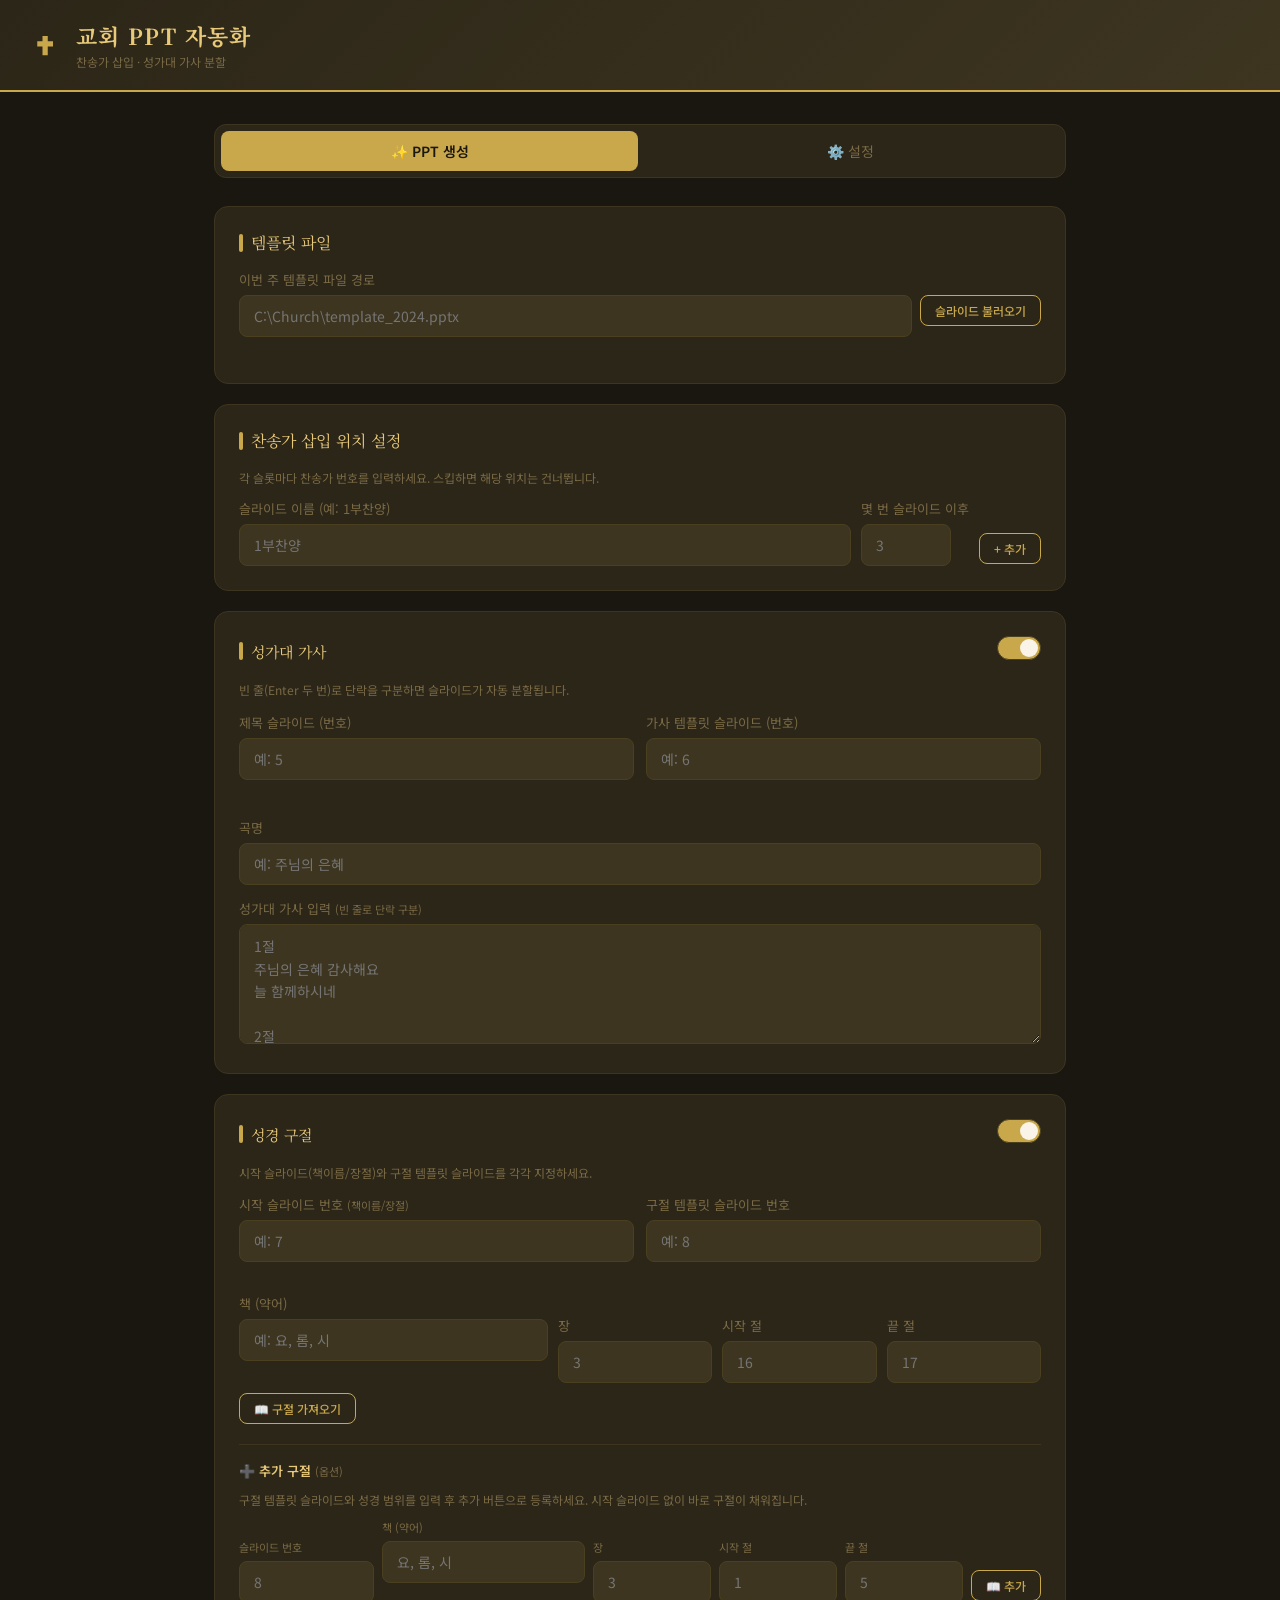
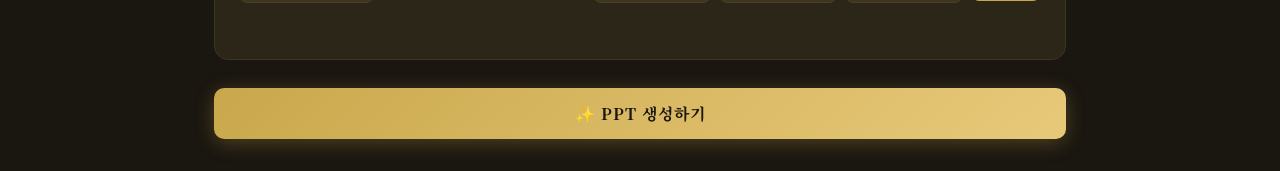
==== commit 65b80133: "Add file upload option to default hymn slot settings" ====
--- a/static/index.html
+++ b/static/index.html
@@ -1,4 +1,4 @@
-<!DOCTYPE html>
+<!doctype html>
 <html lang="ko">
   <head>
     <meta charset="UTF-8" />
@@ -837,7 +837,13 @@
                     id="sc-book"
                     placeholder="예: 요, 롬, 시"
                     autocomplete="off"
-                    oninput="onScriptureBookInput(this.value,'sc-book-dropdown','sc-book-status')"
+                    oninput="
+                      onScriptureBookInput(
+                        this.value,
+                        'sc-book-dropdown',
+                        'sc-book-status',
+                      )
+                    "
                   />
                   <div
                     id="sc-book-dropdown"
@@ -1005,7 +1011,13 @@
                       id="ev-book"
                       placeholder="요, 롬, 시"
                       autocomplete="off"
-                      oninput="onScriptureBookInput(this.value,'ev-book-dropdown','ev-book-status')"
+                      oninput="
+                        onScriptureBookInput(
+                          this.value,
+                          'ev-book-dropdown',
+                          'ev-book-status',
+                        )
+                      "
                     />
                     <div
                       id="ev-book-dropdown"
@@ -1457,6 +1469,7 @@
             ref: data.ref,
             book_name: data.book_name,
             verses: data.verses,
+            chapter: data.chapter,
           });
           status.textContent = `✓ ${data.ref} 추가됨`;
           status.style.color = "var(--green)";
@@ -1490,8 +1503,8 @@
             <div class="ev-item-info">
               <div class="ev-item-ref">${ev.ref}</div>
               <div class="ev-item-slide">슬라이드 ${ev.slide_index + 1} · ${
-            ev.verses.length
-          }절 · ${Math.ceil(ev.verses.length / 2)}장 분할</div>
+                ev.verses.length
+              }절 · ${Math.ceil(ev.verses.length / 2)}장 분할</div>
             </div>
             <button class="btn btn-danger" onclick="removeExtraVerse(${idx})">✕</button>
           `;
@@ -1610,11 +1623,17 @@
           slot.hymn_title === "없음"
             ? "not-found"
             : slot.hymn_title
-            ? "found"
-            : ""
+              ? "found"
+              : ""
         }">
           ${slot.hymn_title || ""}
         </div>
+        <label style="cursor:pointer;margin:0;" title="파일 직접 업로드">
+          <input type="file" accept=".pptx" style="display:none"
+            onchange="uploadHymnFile(${idx}, this)"
+            ${slot.skip ? "disabled" : ""}>
+          <span class="btn btn-outline btn-sm" style="white-space:nowrap">📎 파일</span>
+        </label>
       </div>
       <label class="skip-toggle">
         <input type="checkbox" ${
@@ -1627,10 +1646,35 @@
         });
       }
 
+      async function uploadHymnFile(idx, input) {
+        const file = input.files[0];
+        if (!file) return;
+        const formData = new FormData();
+        formData.append("file", file);
+        try {
+          const res = await fetch("/api/upload-hymn", {
+            method: "POST",
+            body: formData,
+          });
+          const data = await res.json();
+          if (data.error) {
+            alert("업로드 실패: " + data.error);
+            return;
+          }
+          state.genSlots[idx].upload_path = data.upload_path;
+          state.genSlots[idx].hymn_number = "";
+          state.genSlots[idx].hymn_title = "📎 " + data.display_name;
+          renderSlots();
+        } catch (e) {
+          alert("업로드 오류: " + e.message);
+        }
+      }
+
       let hymnSearchTimers = {};
       async function onHymnNumberInput(idx, value) {
         state.genSlots[idx].hymn_number = value;
         state.genSlots[idx].hymn_title = "";
+        state.genSlots[idx].upload_path = null; // 번호 입력 시 업로드 파일 초기화
         clearTimeout(hymnSearchTimers[idx]);
         if (!value) {
           renderSlots();
@@ -1746,23 +1790,23 @@
           showAlert(
             "generate-alert",
             "템플릿 파일 경로를 입력해주세요",
-            "error"
+            "error",
           );
           return;
         }
 
         const activeSlots = state.genSlots.filter((s) => !s.skip);
-        const missingHymns = activeSlots.filter((s) => !s.hymn_number);
-        if (missingHymns.length > 0) {
-          showAlert(
-            "generate-alert",
-            `찬송가 번호가 없는 슬롯이 있어요: ${missingHymns
-              .map((s) => s.name)
-              .join(", ")}`,
-            "error"
-          );
-          return;
-        }
+        // const missingHymns = activeSlots.filter((s) => !s.hymn_number);
+        // if (missingHymns.length > 0) {
+        //   showAlert(
+        //     "generate-alert",
+        //     `찬송가 번호가 없는 슬롯이 있어요: ${missingHymns
+        //       .map((s) => s.name)
+        //       .join(", ")}`,
+        //     "error",
+        //   );
+        //   return;
+        // }
 
         // 성가대 확인
         const choirEnabled = document.getElementById("choir-enabled").checked;
@@ -1774,7 +1818,7 @@
             showAlert(
               "generate-alert",
               "성가대 가사 슬라이드 번호를 입력해주세요",
-              "error"
+              "error",
             );
             return;
           }
@@ -1794,7 +1838,7 @@
             showAlert(
               "generate-alert",
               "성경 구절 템플릿 슬라이드 번호를 입력해주세요",
-              "error"
+              "error",
             );
             return;
           }
@@ -1802,7 +1846,7 @@
             showAlert(
               "generate-alert",
               "성경 구절을 먼저 가져오세요 (📖 구절 가져오기)",
-              "error"
+              "error",
             );
             return;
           }
@@ -1819,6 +1863,7 @@
               name: s.name,
               after_slide_index: s.after_slide_index,
               hymn_number: s.hymn_number,
+              upload_path: s.upload_path || null,
               skip: s.skip,
             })),
             choir: choirEnabled
@@ -1853,6 +1898,8 @@
               : null,
             extra_verses: state.extraVerses.map((ev) => ({
               slide_index: ev.slide_index,
+              book_name: ev.book_name,
+              chapter: ev.chapter,
               verses: ev.verses,
             })),
           };
@@ -1915,6 +1962,7 @@
             after_slide_index: s.after_slide_index,
             hymn_number: "",
             hymn_title: "",
+            upload_path: null,
             skip: false,
           }));
           renderSlots();
@@ -2006,6 +2054,7 @@
             after_slide_index: s.after_slide_index,
             hymn_number: "",
             hymn_title: "",
+            upload_path: null,
             skip: false,
           }));
           renderSlots();
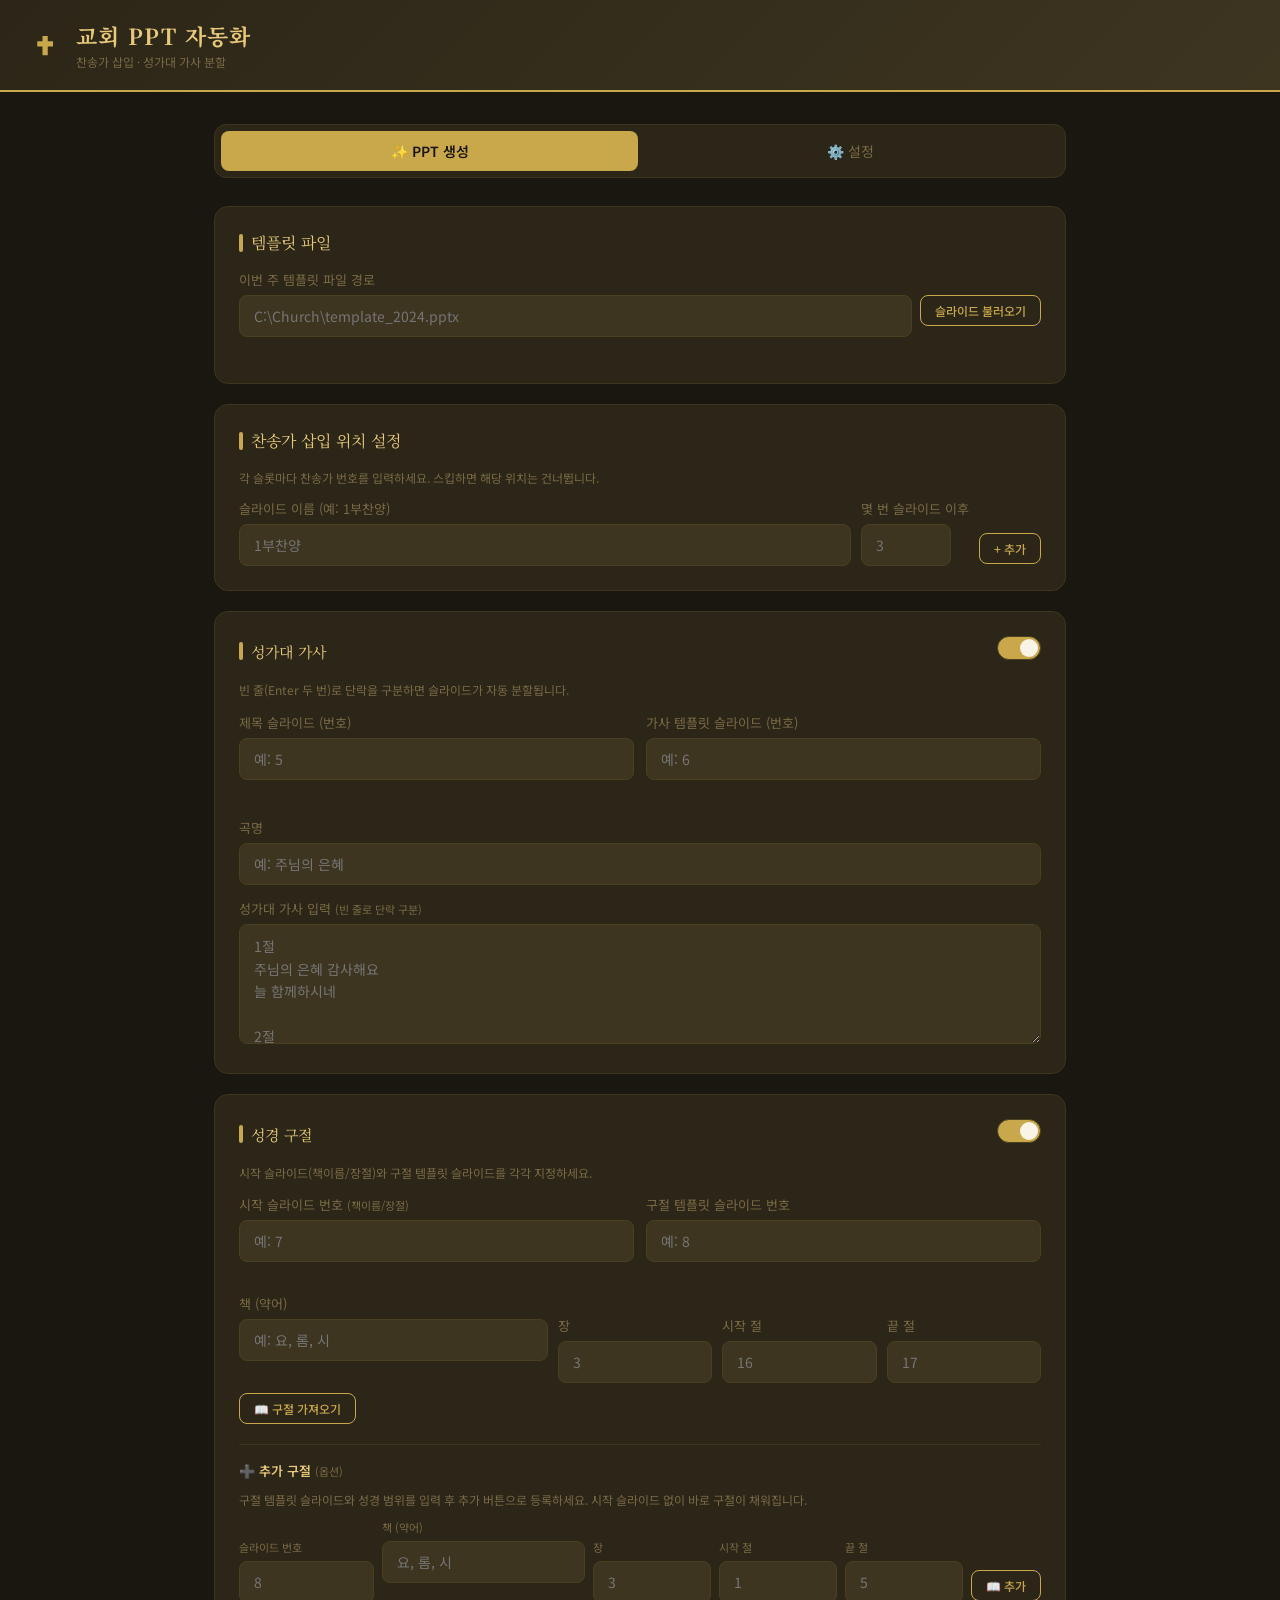
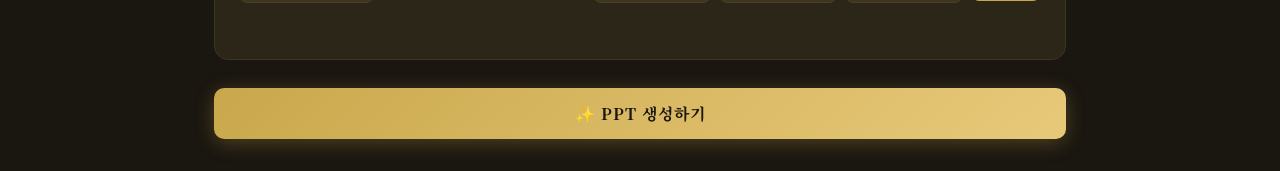
==== commit 19067d39: "Add file upload option to default hymn slot settings" ====
--- a/static/index.html
+++ b/static/index.html
@@ -1796,17 +1796,6 @@
         }
 
         const activeSlots = state.genSlots.filter((s) => !s.skip);
-        // const missingHymns = activeSlots.filter((s) => !s.hymn_number);
-        // if (missingHymns.length > 0) {
-        //   showAlert(
-        //     "generate-alert",
-        //     `찬송가 번호가 없는 슬롯이 있어요: ${missingHymns
-        //       .map((s) => s.name)
-        //       .join(", ")}`,
-        //     "error",
-        //   );
-        //   return;
-        // }
 
         // 성가대 확인
         const choirEnabled = document.getElementById("choir-enabled").checked;
